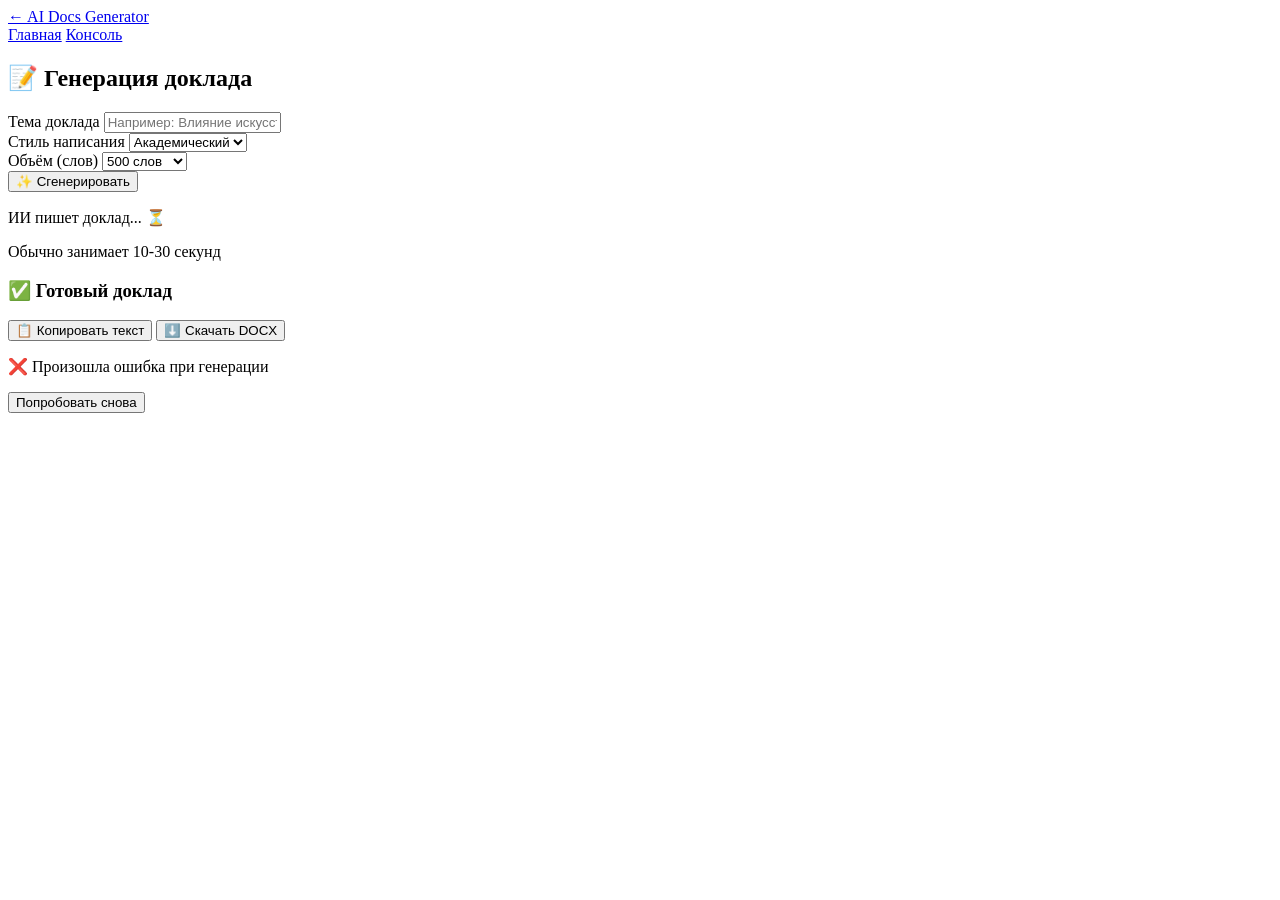
==== console/index.html @ d2e9b228 "Rename console.html to console/index.html" ====
<!-- console.html -->
<!DOCTYPE html>
<html lang="ru">
<head>
    <meta charset="UTF-8">
    <meta name="viewport" content="width=device-width, initial-scale=1.0">
    <title>Консоль — AI Docs Generator</title>
    <link rel="stylesheet" href="css/style.css">
</head>
<body>
    <div class="console-page">
        <header class="console-header">
            <a href="index.html" class="logo">← AI Docs Generator</a>
            <nav>
                <a href="index.html">Главная</a>
                <a href="console.html" class="active">Консоль</a>
            </nav>
        </header>
        
        <main class="console-main">
            <div class="form-container">
                <h2>📝 Генерация доклада</h2>
                
                <form id="reportForm">
                    <div class="form-group">
                        <label for="topic">Тема доклада</label>
                        <input 
                            type="text" 
                            id="topic" 
                            placeholder="Например: Влияние искусственного интеллекта на образование" 
                            required
                        >
                    </div>
                    
                    <div class="form-row">
                        <div class="form-group">
                            <label for="style">Стиль написания</label>
                            <select id="style">
                                <option value="academic">Академический</option>
                                <option value="business">Деловой</option>
                                <option value="creative">Творческий</option>
                                <option value="casual">Разговорный</option>
                            </select>
                        </div>
                        
                        <div class="form-group">
                            <label for="wordCount">Объём (слов)</label>
                            <select id="wordCount">
                                <option value="300">300 слов</option>
                                <option value="500" selected>500 слов</option>
                                <option value="800">800 слов</option>
                                <option value="1000">1000 слов</option>
                            </select>
                        </div>
                    </div>
                    
                    <div class="actions">
                        <button type="submit" class="btn-primary" id="generateBtn">
                            ✨ Сгенерировать
                        </button>
                    </div>
                </form>
                
                <div class="loading" id="loading">
                    <div class="spinner"></div>
                    <p>ИИ пишет доклад... ⏳</p>
                    <span class="subtext">Обычно занимает 10-30 секунд</span>
                </div>
                
                <div class="result" id="result">
                    <div class="result-header">
                        <h3>✅ Готовый доклад</h3>
                        <span class="word-count" id="wordCountDisplay"></span>
                    </div>
                    
                    <div class="result-content" id="resultContent"></div>
                    
                    <div class="result-actions">
                        <button class="btn-secondary" onclick="copyText()">📋 Копировать текст</button>
                        <button class="btn-success" onclick="downloadDocx()">⬇️ Скачать DOCX</button>
                    </div>
                </div>
                
                <div class="error" id="error">
                    <p>❌ Произошла ошибка при генерации</p>
                    <span id="errorText"></span>
                    <button onclick="resetForm()" class="btn-secondary">Попробовать снова</button>
                </div>
            </div>
        </main>
    </div>
    
    <div class="toast" id="toast"></div>
    
    <script src="js/app.js"></script>
</body>
</html>
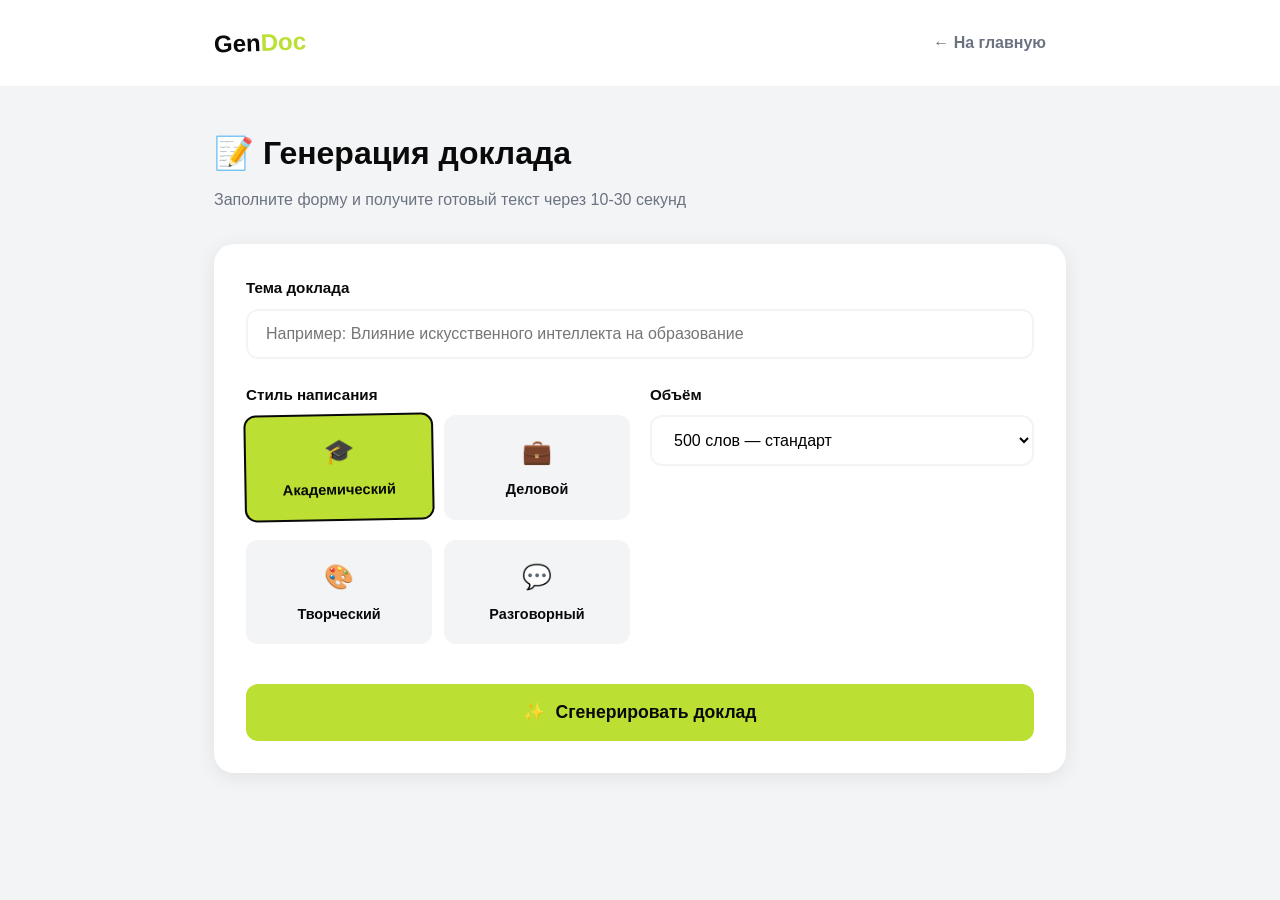
==== commit ae61e2d6: "Update index.html" ====
--- a/console/index.html
+++ b/console/index.html
@@ -1,97 +1,702 @@
-<!-- console.html -->
 <!DOCTYPE html>
 <html lang="ru">
 <head>
-    <meta charset="UTF-8">
-    <meta name="viewport" content="width=device-width, initial-scale=1.0">
-    <title>Консоль — AI Docs Generator</title>
-    <link rel="stylesheet" href="css/style.css">
+  <meta charset="UTF-8">
+  <meta name="viewport" content="width=device-width, initial-scale=1.0">
+  <title>Консоль — GenDoc</title>
+  <style>
+    :root {
+      --primary: #bbdf32;
+      --primary-dark: #a5c42a;
+      --black: #0a0a0a;
+      --dark: #1a1a1a;
+      --gray: #6b7280;
+      --light-gray: #f3f4f6;
+      --white: #ffffff;
+      --error: #ef4444;
+      --success: #22c55e;
+    }
+    
+    * { margin: 0; padding: 0; box-sizing: border-box; }
+    
+    body {
+      font-family: -apple-system, BlinkMacSystemFont, 'Segoe UI', Roboto, 'Helvetica Neue', Arial, sans-serif;
+      background: var(--light-gray);
+      color: var(--black);
+      line-height: 1.6;
+      min-height: 100vh;
+    }
+    
+    /* Animations */
+    @keyframes fadeInUp {
+      from { opacity: 0; transform: translateY(20px); }
+      to { opacity: 1; transform: translateY(0); }
+    }
+    
+    @keyframes slideIn {
+      from { opacity: 0; transform: translateX(-20px); }
+      to { opacity: 1; transform: translateX(0); }
+    }
+    
+    @keyframes pulse {
+      0%, 100% { transform: scale(1); }
+      50% { transform: scale(1.05); }
+    }
+    
+    @keyframes spin {
+      to { transform: rotate(360deg); }
+    }
+    
+    @keyframes float {
+      0%, 100% { transform: translateY(0); }
+      50% { transform: translateY(-5px); }
+    }
+    
+    /* Header */
+    .console-header {
+      background: var(--white);
+      padding: 20px 0;
+      border-bottom: 2px solid var(--light-gray);
+      position: sticky;
+      top: 0;
+      z-index: 100;
+    }
+    
+    .header-content {
+      max-width: 900px;
+      margin: 0 auto;
+      padding: 0 24px;
+      display: flex;
+      justify-content: space-between;
+      align-items: center;
+    }
+    
+    .logo {
+      font-size: 1.5rem;
+      font-weight: 800;
+      color: var(--black);
+      text-decoration: none;
+      transform: rotate(-2deg);
+      display: inline-block;
+      transition: transform 0.3s ease;
+    }
+    
+    .logo:hover {
+      transform: rotate(0deg) scale(1.05);
+    }
+    
+    .logo span {
+      color: var(--primary);
+      animation: float 3s ease-in-out infinite;
+      display: inline-block;
+    }
+    
+    .back-link {
+      color: var(--gray);
+      text-decoration: none;
+      font-weight: 600;
+      padding: 10px 20px;
+      border-radius: 8px;
+      transition: all 0.3s ease;
+      display: flex;
+      align-items: center;
+      gap: 8px;
+    }
+    
+    .back-link:hover {
+      color: var(--black);
+      background: var(--light-gray);
+      transform: translateX(-5px);
+    }
+    
+    /* Main */
+    .console-main {
+      max-width: 900px;
+      margin: 0 auto;
+      padding: 40px 24px;
+    }
+    
+    .page-title {
+      font-size: 2rem;
+      font-weight: 800;
+      margin-bottom: 8px;
+      animation: fadeInUp 0.5s ease-out;
+    }
+    
+    .page-subtitle {
+      color: var(--gray);
+      margin-bottom: 32px;
+      animation: fadeInUp 0.5s ease-out 0.1s both;
+    }
+    
+    /* Form Card */
+    .form-card {
+      background: var(--white);
+      border-radius: 20px;
+      padding: 32px;
+      box-shadow: 0 4px 20px rgba(0,0,0,0.08);
+      animation: fadeInUp 0.5s ease-out 0.2s both;
+      transform: rotate(-0.5deg);
+      transition: transform 0.3s ease;
+    }
+    
+    .form-card:hover {
+      transform: rotate(0deg);
+    }
+    
+    .form-group {
+      margin-bottom: 24px;
+    }
+    
+    .form-group label {
+      display: block;
+      font-weight: 700;
+      margin-bottom: 8px;
+      color: var(--black);
+      font-size: 0.95rem;
+    }
+    
+    .form-group input,
+    .form-group select {
+      width: 100%;
+      padding: 14px 18px;
+      border: 2px solid var(--light-gray);
+      border-radius: 12px;
+      font-size: 1rem;
+      transition: all 0.3s ease;
+      background: var(--white);
+    }
+    
+    .form-group input:focus,
+    .form-group select:focus {
+      outline: none;
+      border-color: var(--primary);
+      box-shadow: 0 0 0 4px rgba(187, 223, 50, 0.2);
+    }
+    
+    .form-row {
+      display: grid;
+      grid-template-columns: 1fr 1fr;
+      gap: 20px;
+    }
+    
+    @media (max-width: 600px) {
+      .form-row {
+        grid-template-columns: 1fr;
+      }
+    }
+    
+    /* Style Selector */
+    .style-options {
+      display: grid;
+      grid-template-columns: repeat(2, 1fr);
+      gap: 12px;
+      margin-top: 8px;
+    }
+    
+    @media (max-width: 500px) {
+      .style-options {
+        grid-template-columns: 1fr;
+      }
+    }
+    
+    .style-option {
+      position: relative;
+    }
+    
+    .style-option input {
+      position: absolute;
+      opacity: 0;
+    }
+    
+    .style-label {
+      display: block;
+      padding: 16px;
+      background: var(--light-gray);
+      border-radius: 12px;
+      cursor: pointer;
+      transition: all 0.3s ease;
+      border: 2px solid transparent;
+      text-align: center;
+    }
+    
+    .style-label:hover {
+      transform: translateY(-2px);
+      box-shadow: 0 4px 12px rgba(0,0,0,0.1);
+    }
+    
+    .style-option input:checked + .style-label {
+      background: var(--primary);
+      border-color: var(--black);
+      transform: rotate(-1deg) scale(1.02);
+    }
+    
+    .style-icon {
+      font-size: 1.5rem;
+      display: block;
+      margin-bottom: 6px;
+    }
+    
+    .style-name {
+      font-weight: 700;
+      font-size: 0.9rem;
+    }
+    
+    /* Generate Button */
+    .generate-btn {
+      width: 100%;
+      background: var(--primary);
+      color: var(--black);
+      border: none;
+      padding: 18px;
+      border-radius: 12px;
+      font-size: 1.1rem;
+      font-weight: 700;
+      cursor: pointer;
+      transition: all 0.3s ease;
+      display: flex;
+      align-items: center;
+      justify-content: center;
+      gap: 10px;
+      margin-top: 8px;
+    }
+    
+    .generate-btn:hover:not(:disabled) {
+      background: var(--primary-dark);
+      transform: translateY(-3px) rotate(-1deg);
+      box-shadow: 0 8px 25px rgba(187, 223, 50, 0.4);
+    }
+    
+    .generate-btn:disabled {
+      opacity: 0.6;
+      cursor: not-allowed;
+    }
+    
+    /* Loading */
+    .loading {
+      display: none;
+      text-align: center;
+      padding: 60px 20px;
+      animation: fadeInUp 0.3s ease;
+    }
+    
+    .spinner {
+      width: 60px;
+      height: 60px;
+      border: 4px solid var(--light-gray);
+      border-top-color: var(--primary);
+      border-radius: 50%;
+      animation: spin 1s linear infinite;
+      margin: 0 auto 20px;
+    }
+    
+    .loading p {
+      font-size: 1.2rem;
+      color: var(--black);
+      font-weight: 600;
+    }
+    
+    .loading-sub {
+      color: var(--gray);
+      font-size: 0.9rem;
+      margin-top: 8px;
+    }
+    
+    /* Result */
+    .result {
+      display: none;
+      animation: fadeInUp 0.5s ease;
+    }
+    
+    .result-header {
+      display: flex;
+      justify-content: space-between;
+      align-items: center;
+      margin-bottom: 20px;
+      flex-wrap: wrap;
+      gap: 12px;
+    }
+    
+    .result-title {
+      font-size: 1.3rem;
+      font-weight: 700;
+    }
+    
+    .word-count {
+      background: var(--primary);
+      color: var(--black);
+      padding: 6px 16px;
+      border-radius: 20px;
+      font-size: 0.85rem;
+      font-weight: 600;
+    }
+    
+    .result-box {
+      background: var(--white);
+      border-radius: 16px;
+      padding: 28px;
+      box-shadow: 0 4px 20px rgba(0,0,0,0.08);
+      max-height: 500px;
+      overflow-y: auto;
+      line-height: 1.8;
+      font-size: 1rem;
+      white-space: pre-wrap;
+      border-left: 4px solid var(--primary);
+    }
+    
+    .result-actions {
+      display: flex;
+      gap: 12px;
+      margin-top: 24px;
+      flex-wrap: wrap;
+    }
+    
+    .btn-secondary {
+      flex: 1;
+      min-width: 140px;
+      background: var(--light-gray);
+      color: var(--black);
+      border: none;
+      padding: 14px 24px;
+      border-radius: 10px;
+      font-size: 1rem;
+      font-weight: 600;
+      cursor: pointer;
+      transition: all 0.3s ease;
+      display: flex;
+      align-items: center;
+      justify-content: center;
+      gap: 8px;
+    }
+    
+    .btn-secondary:hover {
+      background: #e5e7eb;
+      transform: translateY(-2px);
+    }
+    
+    .btn-success {
+      flex: 1;
+      min-width: 140px;
+      background: var(--black);
+      color: var(--white);
+      border: none;
+      padding: 14px 24px;
+      border-radius: 10px;
+      font-size: 1rem;
+      font-weight: 600;
+      cursor: pointer;
+      transition: all 0.3s ease;
+      display: flex;
+      align-items: center;
+      justify-content: center;
+      gap: 8px;
+    }
+    
+    .btn-success:hover {
+      transform: translateY(-2px) scale(1.02);
+      box-shadow: 0 8px 20px rgba(0,0,0,0.2);
+    }
+    
+    /* Error */
+    .error {
+      display: none;
+      background: #fef2f2;
+      border: 2px solid #fecaca;
+      border-radius: 16px;
+      padding: 24px;
+      text-align: center;
+      animation: fadeInUp 0.3s ease;
+    }
+    
+    .error-icon {
+      font-size: 3rem;
+      margin-bottom: 12px;
+    }
+    
+    .error p {
+      color: var(--error);
+      font-weight: 600;
+      margin-bottom: 8px;
+    }
+    
+    .error-text {
+      color: var(--gray);
+      font-size: 0.9rem;
+      margin-bottom: 20px;
+    }
+    
+    .btn-retry {
+      background: var(--white);
+      color: var(--error);
+      border: 2px solid var(--error);
+      padding: 12px 24px;
+      border-radius: 8px;
+      font-weight: 600;
+      cursor: pointer;
+      transition: all 0.3s ease;
+    }
+    
+    .btn-retry:hover {
+      background: var(--error);
+      color: var(--white);
+    }
+    
+    /* Toast */
+    .toast {
+      position: fixed;
+      bottom: 30px;
+      right: 30px;
+      background: var(--black);
+      color: var(--white);
+      padding: 16px 24px;
+      border-radius: 12px;
+      box-shadow: 0 10px 30px rgba(0,0,0,0.3);
+      display: none;
+      animation: slideIn 0.3s ease;
+      z-index: 1000;
+      font-weight: 600;
+    }
+    
+    @keyframes slideIn {
+      from { transform: translateX(400px); opacity: 0; }
+      to { transform: translateX(0); opacity: 1; }
+    }
+    
+    /* Hidden */
+    .hidden {
+      display: none !important;
+    }
+  </style>
 </head>
 <body>
-    <div class="console-page">
-        <header class="console-header">
-            <a href="index.html" class="logo">← AI Docs Generator</a>
-            <nav>
-                <a href="index.html">Главная</a>
-                <a href="console.html" class="active">Консоль</a>
-            </nav>
-        </header>
-        
-        <main class="console-main">
-            <div class="form-container">
-                <h2>📝 Генерация доклада</h2>
-                
-                <form id="reportForm">
-                    <div class="form-group">
-                        <label for="topic">Тема доклада</label>
-                        <input 
-                            type="text" 
-                            id="topic" 
-                            placeholder="Например: Влияние искусственного интеллекта на образование" 
-                            required
-                        >
-                    </div>
-                    
-                    <div class="form-row">
-                        <div class="form-group">
-                            <label for="style">Стиль написания</label>
-                            <select id="style">
-                                <option value="academic">Академический</option>
-                                <option value="business">Деловой</option>
-                                <option value="creative">Творческий</option>
-                                <option value="casual">Разговорный</option>
-                            </select>
-                        </div>
-                        
-                        <div class="form-group">
-                            <label for="wordCount">Объём (слов)</label>
-                            <select id="wordCount">
-                                <option value="300">300 слов</option>
-                                <option value="500" selected>500 слов</option>
-                                <option value="800">800 слов</option>
-                                <option value="1000">1000 слов</option>
-                            </select>
-                        </div>
-                    </div>
-                    
-                    <div class="actions">
-                        <button type="submit" class="btn-primary" id="generateBtn">
-                            ✨ Сгенерировать
-                        </button>
-                    </div>
-                </form>
-                
-                <div class="loading" id="loading">
-                    <div class="spinner"></div>
-                    <p>ИИ пишет доклад... ⏳</p>
-                    <span class="subtext">Обычно занимает 10-30 секунд</span>
-                </div>
-                
-                <div class="result" id="result">
-                    <div class="result-header">
-                        <h3>✅ Готовый доклад</h3>
-                        <span class="word-count" id="wordCountDisplay"></span>
-                    </div>
-                    
-                    <div class="result-content" id="resultContent"></div>
-                    
-                    <div class="result-actions">
-                        <button class="btn-secondary" onclick="copyText()">📋 Копировать текст</button>
-                        <button class="btn-success" onclick="downloadDocx()">⬇️ Скачать DOCX</button>
-                    </div>
-                </div>
-                
-                <div class="error" id="error">
-                    <p>❌ Произошла ошибка при генерации</p>
-                    <span id="errorText"></span>
-                    <button onclick="resetForm()" class="btn-secondary">Попробовать снова</button>
-                </div>
+  <header class="console-header">
+    <div class="header-content">
+      <a href="../index.html" class="logo">Gen<span>Doc</span></a>
+      <a href="../index.html" class="back-link">← На главную</a>
+    </div>
+  </header>
+
+  <main class="console-main">
+    <h1 class="page-title">📝 Генерация доклада</h1>
+    <p class="page-subtitle">Заполните форму и получите готовый текст через 10-30 секунд</p>
+    
+    <div class="form-card" id="formCard">
+      <form id="reportForm">
+        <div class="form-group">
+          <label for="topic">Тема доклада</label>
+          <input 
+            type="text" 
+            id="topic" 
+            placeholder="Например: Влияние искусственного интеллекта на образование" 
+            required
+          >
+        </div>
+        
+        <div class="form-row">
+          <div class="form-group">
+            <label>Стиль написания</label>
+            <div class="style-options">
+              <div class="style-option">
+                <input type="radio" name="style" id="academic" value="academic" checked>
+                <label for="academic" class="style-label">
+                  <span class="style-icon">🎓</span>
+                  <span class="style-name">Академический</span>
+                </label>
+              </div>
+              <div class="style-option">
+                <input type="radio" name="style" id="business" value="business">
+                <label for="business" class="style-label">
+                  <span class="style-icon">💼</span>
+                  <span class="style-name">Деловой</span>
+                </label>
+              </div>
+              <div class="style-option">
+                <input type="radio" name="style" id="creative" value="creative">
+                <label for="creative" class="style-label">
+                  <span class="style-icon">🎨</span>
+                  <span class="style-name">Творческий</span>
+                </label>
+              </div>
+              <div class="style-option">
+                <input type="radio" name="style" id="casual" value="casual">
+                <label for="casual" class="style-label">
+                  <span class="style-icon">💬</span>
+                  <span class="style-name">Разговорный</span>
+                </label>
+              </div>
             </div>
-        </main>
+          </div>
+          
+          <div class="form-group">
+            <label for="wordCount">Объём</label>
+            <select id="wordCount">
+              <option value="300">300 слов — короткий</option>
+              <option value="500" selected>500 слов — стандарт</option>
+              <option value="800">800 слов — подробный</option>
+              <option value="1000">1000 слов — развёрнутый</option>
+            </select>
+          </div>
+        </div>
+        
+        <button type="submit" class="generate-btn" id="generateBtn">
+          <span>✨</span>
+          <span>Сгенерировать доклад</span>
+        </button>
+      </form>
     </div>
     
-    <div class="toast" id="toast"></div>
-    
-    <script src="js/app.js"></script>
+    <div class="loading" id="loading">
+      <div class="spinner"></div>
+      <p>ИИ пишет доклад...</p>
+      <p class="loading-sub">Обычно занимает 10-30 секунд</p>
+    </div>
+    
+    <div class="error" id="error">
+      <div class="error-icon">😕</div>
+      <p>Не удалось сгенерировать</p>
+      <p class="error-text" id="errorText">Попробуйте позже</p>
+      <button class="btn-retry" onclick="resetForm()">Попробовать снова</button>
+    </div>
+    
+    <div class="result" id="result">
+      <div class="result-header">
+        <h3 class="result-title">✅ Готовый доклад</h3>
+        <span class="word-count" id="wordCountDisplay">0 слов</span>
+      </div>
+      <div class="result-box" id="resultContent"></div>
+      <div class="result-actions">
+        <button class="btn-secondary" onclick="copyText()">
+          <span>📋</span>
+          <span>Копировать</span>
+        </button>
+        <button class="btn-success" onclick="downloadDocx()">
+          <span>⬇️</span>
+          <span>Скачать DOCX</span>
+        </button>
+      </div>
+    </div>
+  </main>
+  
+  <div class="toast" id="toast"></div>
+
+  <script>
+    const API_URL = 'https://gendoc-api.onrender.com/api';
+    
+    const form = document.getElementById('reportForm');
+    const formCard = document.getElementById('formCard');
+    const loading = document.getElementById('loading');
+    const result = document.getElementById('result');
+    const error = document.getElementById('error');
+    const generateBtn = document.getElementById('generateBtn');
+    
+    let currentText = '';
+    let currentRequest = null;
+    
+    function showToast(message) {
+      const toast = document.getElementById('toast');
+      toast.textContent = message;
+      toast.style.display = 'block';
+      setTimeout(() => toast.style.display = 'none', 3000);
+    }
+    
+    function showState(state) {
+      formCard.style.display = state === 'form' ? 'block' : 'none';
+      loading.style.display = state === 'loading' ? 'block' : 'none';
+      result.style.display = state === 'result' ? 'block' : 'none';
+      error.style.display = state === 'error' ? 'block' : 'none';
+    }
+    
+    form.addEventListener('submit', async (e) => {
+      e.preventDefault();
+      
+      const topic = document.getElementById('topic').value;
+      const style = document.querySelector('input[name="style"]:checked').value;
+      const wordCount = parseInt(document.getElementById('wordCount').value);
+      
+      currentRequest = { topic, style, word_count: wordCount };
+      
+      generateBtn.disabled = true;
+      showState('loading');
+      
+      try {
+        const response = await fetch(`${API_URL}/generate/text`, {
+          method: 'POST',
+          headers: { 'Content-Type': 'application/json' },
+          body: JSON.stringify(currentRequest)
+        });
+        
+        if (!response.ok) {
+          const err = await response.json();
+          throw new Error(err.detail || 'Ошибка сервера');
+        }
+        
+        const data = await response.json();
+        currentText = data.content;
+        
+        document.getElementById('resultContent').textContent = data.content;
+        document.getElementById('wordCountDisplay').textContent = `${data.word_count} слов`;
+        
+        showState('result');
+        
+      } catch (err) {
+        document.getElementById('errorText').textContent = err.message;
+        showState('error');
+        console.error('Error:', err);
+      } finally {
+        generateBtn.disabled = false;
+      }
+    });
+    
+    function resetForm() {
+      document.getElementById('topic').value = '';
+      showState('form');
+    }
+    
+    function copyText() {
+      navigator.clipboard.writeText(currentText).then(() => {
+        showToast('📋 Текст скопирован!');
+      });
+    }
+    
+    async function downloadDocx() {
+      if (!currentRequest) return;
+      
+      const btn = document.querySelector('.btn-success');
+      const originalText = btn.innerHTML;
+      btn.innerHTML = '<span>⏳</span><span>Генерация...</span>';
+      btn.disabled = true;
+      
+      try {
+        const response = await fetch(`${API_URL}/generate/docx`, {
+          method: 'POST',
+          headers: { 'Content-Type': 'application/json' },
+          body: JSON.stringify(currentRequest)
+        });
+        
+        if (!response.ok) throw new Error('Ошибка генерации файла');
+        
+        const blob = await response.blob();
+        const url = window.URL.createObjectURL(blob);
+        const a = document.createElement('a');
+        a.href = url;
+        
+        const safeTopic = currentRequest.topic.slice(0, 30).replace(/\s+/g, '_');
+        a.download = `doclad_${safeTopic}.docx`;
+        
+        document.body.appendChild(a);
+        a.click();
+        window.URL.revokeObjectURL(url);
+        a.remove();
+        
+        showToast('✅ Файл скачан!');
+        
+      } catch (err) {
+        showToast('❌ Ошибка: ' + err.message);
+      } finally {
+        btn.innerHTML = originalText;
+        btn.disabled = false;
+      }
+    }
+  </script>
 </body>
 </html>
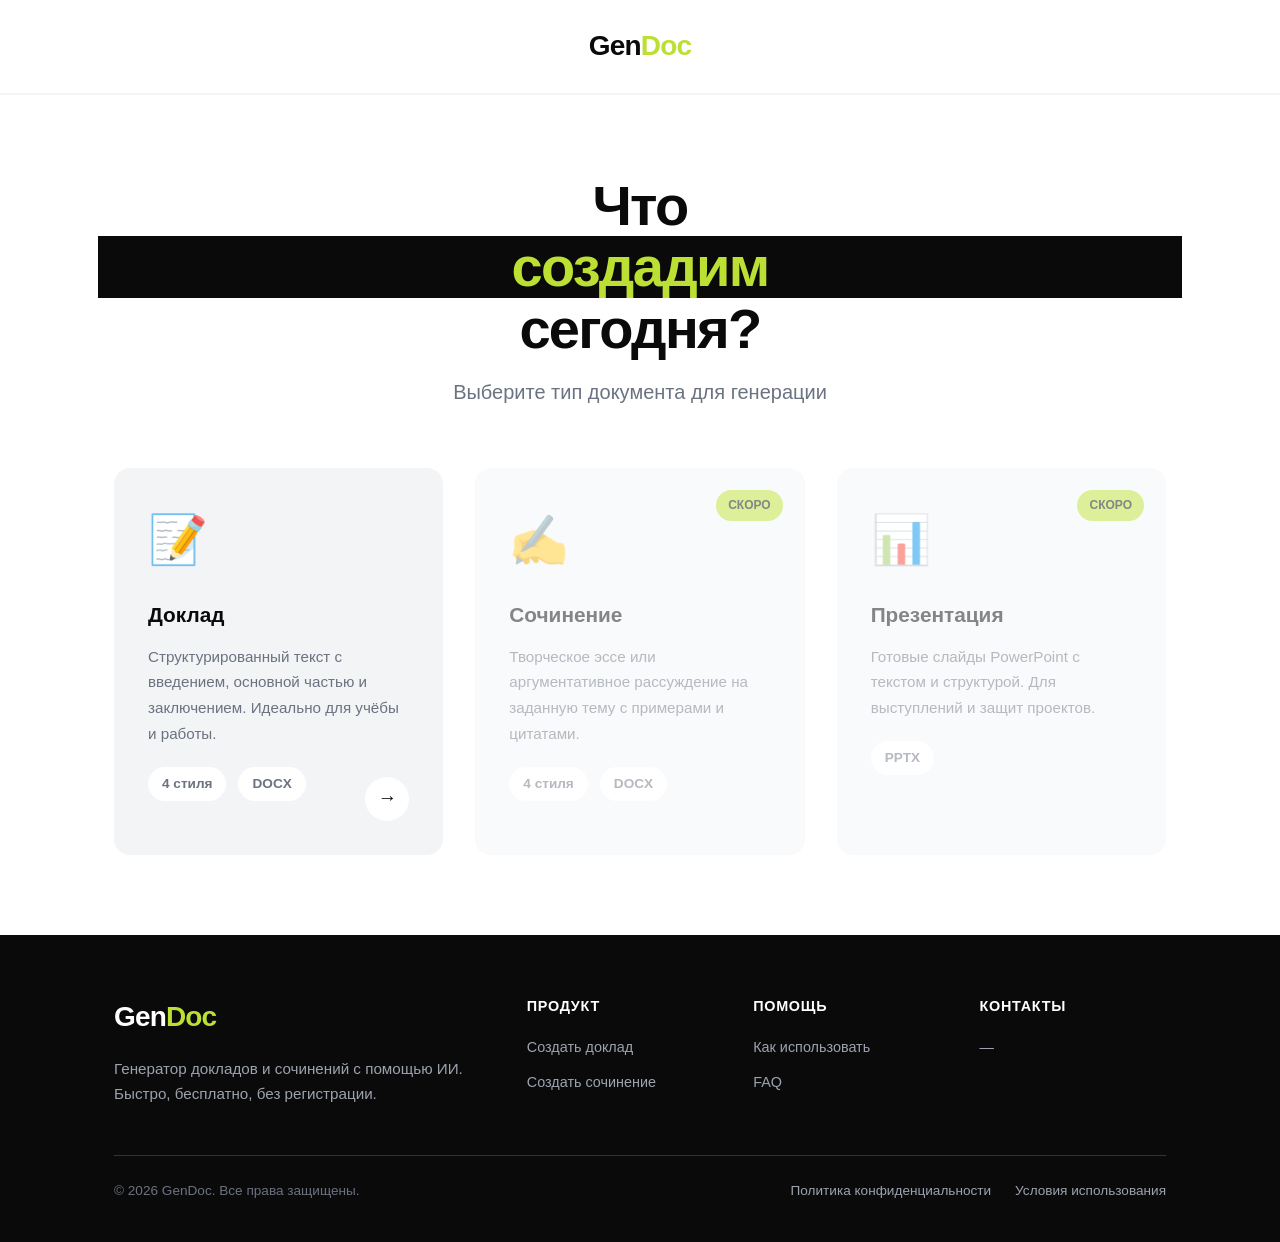
==== commit 53f76cb9: "Update index.html" ====
--- a/console/index.html
+++ b/console/index.html
@@ -11,692 +11,396 @@
       --black: #0a0a0a;
       --dark: #1a1a1a;
       --gray: #6b7280;
+      --gray-light: #9ca3af;
       --light-gray: #f3f4f6;
       --white: #ffffff;
-      --error: #ef4444;
-      --success: #22c55e;
     }
     
     * { margin: 0; padding: 0; box-sizing: border-box; }
     
     body {
       font-family: -apple-system, BlinkMacSystemFont, 'Segoe UI', Roboto, 'Helvetica Neue', Arial, sans-serif;
-      background: var(--light-gray);
+      background: var(--white);
       color: var(--black);
       line-height: 1.6;
       min-height: 100vh;
-    }
-    
-    /* Animations */
+      display: flex;
+      flex-direction: column;
+    }
+    
     @keyframes fadeInUp {
       from { opacity: 0; transform: translateY(20px); }
       to { opacity: 1; transform: translateY(0); }
     }
     
-    @keyframes slideIn {
-      from { opacity: 0; transform: translateX(-20px); }
-      to { opacity: 1; transform: translateX(0); }
-    }
-    
-    @keyframes pulse {
-      0%, 100% { transform: scale(1); }
-      50% { transform: scale(1.05); }
-    }
-    
-    @keyframes spin {
-      to { transform: rotate(360deg); }
-    }
-    
-    @keyframes float {
-      0%, 100% { transform: translateY(0); }
-      50% { transform: translateY(-5px); }
-    }
-    
-    /* Header */
-    .console-header {
+    /* Header — как на лендинге */
+    .header {
       background: var(--white);
-      padding: 20px 0;
+      padding: 24px 0;
       border-bottom: 2px solid var(--light-gray);
-      position: sticky;
-      top: 0;
-      z-index: 100;
     }
     
     .header-content {
-      max-width: 900px;
+      max-width: 1100px;
       margin: 0 auto;
       padding: 0 24px;
       display: flex;
-      justify-content: space-between;
+      justify-content: center;
       align-items: center;
     }
     
     .logo {
-      font-size: 1.5rem;
+      font-size: 1.75rem;
       font-weight: 800;
       color: var(--black);
       text-decoration: none;
-      transform: rotate(-2deg);
-      display: inline-block;
-      transition: transform 0.3s ease;
-    }
-    
-    .logo:hover {
-      transform: rotate(0deg) scale(1.05);
+      letter-spacing: -0.03em;
     }
     
     .logo span {
       color: var(--primary);
-      animation: float 3s ease-in-out infinite;
-      display: inline-block;
-    }
-    
-    .back-link {
-      color: var(--gray);
-      text-decoration: none;
-      font-weight: 600;
-      padding: 10px 20px;
-      border-radius: 8px;
-      transition: all 0.3s ease;
-      display: flex;
-      align-items: center;
-      gap: 8px;
-    }
-    
-    .back-link:hover {
-      color: var(--black);
-      background: var(--light-gray);
-      transform: translateX(-5px);
     }
     
     /* Main */
-    .console-main {
-      max-width: 900px;
+    .main {
+      flex: 1;
+      max-width: 1100px;
       margin: 0 auto;
-      padding: 40px 24px;
+      padding: 80px 24px;
+      width: 100%;
+    }
+    
+    .page-header {
+      text-align: center;
+      margin-bottom: 60px;
+      animation: fadeInUp 0.5s ease;
     }
     
     .page-title {
-      font-size: 2rem;
+      font-size: clamp(2.2rem, 6vw, 3.5rem);
       font-weight: 800;
-      margin-bottom: 8px;
-      animation: fadeInUp 0.5s ease-out;
+      margin-bottom: 16px;
+      letter-spacing: -0.03em;
+      line-height: 1.1;
+    }
+    
+    .page-title span {
+      display: block;
+      color: var(--primary);
+      background: var(--black);
+      padding: 0 16px;
+      margin: 0 -16px;
     }
     
     .page-subtitle {
       color: var(--gray);
-      margin-bottom: 32px;
-      animation: fadeInUp 0.5s ease-out 0.1s both;
-    }
-    
-    /* Form Card */
-    .form-card {
-      background: var(--white);
-      border-radius: 20px;
+      font-size: 1.25rem;
+    }
+    
+    /* Services Grid — стиль лендинга */
+    .services {
+      display: grid;
+      grid-template-columns: repeat(auto-fit, minmax(300px, 1fr));
+      gap: 32px;
+      animation: fadeInUp 0.5s ease 0.1s both;
+    }
+    
+    .service-card {
+      background: var(--light-gray);
+      border-radius: 16px;
       padding: 32px;
-      box-shadow: 0 4px 20px rgba(0,0,0,0.08);
-      animation: fadeInUp 0.5s ease-out 0.2s both;
-      transform: rotate(-0.5deg);
-      transition: transform 0.3s ease;
-    }
-    
-    .form-card:hover {
-      transform: rotate(0deg);
-    }
-    
-    .form-group {
-      margin-bottom: 24px;
-    }
-    
-    .form-group label {
+      text-decoration: none;
+      color: inherit;
       display: block;
-      font-weight: 700;
-      margin-bottom: 8px;
-      color: var(--black);
-      font-size: 0.95rem;
-    }
-    
-    .form-group input,
-    .form-group select {
-      width: 100%;
-      padding: 14px 18px;
-      border: 2px solid var(--light-gray);
-      border-radius: 12px;
-      font-size: 1rem;
-      transition: all 0.3s ease;
-      background: var(--white);
-    }
-    
-    .form-group input:focus,
-    .form-group select:focus {
-      outline: none;
-      border-color: var(--primary);
-      box-shadow: 0 0 0 4px rgba(187, 223, 50, 0.2);
-    }
-    
-    .form-row {
-      display: grid;
-      grid-template-columns: 1fr 1fr;
-      gap: 20px;
-    }
-    
-    @media (max-width: 600px) {
-      .form-row {
-        grid-template-columns: 1fr;
-      }
-    }
-    
-    /* Style Selector */
-    .style-options {
-      display: grid;
-      grid-template-columns: repeat(2, 1fr);
-      gap: 12px;
-      margin-top: 8px;
-    }
-    
-    @media (max-width: 500px) {
-      .style-options {
-        grid-template-columns: 1fr;
-      }
-    }
-    
-    .style-option {
-      position: relative;
-    }
-    
-    .style-option input {
-      position: absolute;
-      opacity: 0;
-    }
-    
-    .style-label {
-      display: block;
-      padding: 16px;
-      background: var(--light-gray);
-      border-radius: 12px;
-      cursor: pointer;
       transition: all 0.3s ease;
       border: 2px solid transparent;
-      text-align: center;
-    }
-    
-    .style-label:hover {
-      transform: translateY(-2px);
-      box-shadow: 0 4px 12px rgba(0,0,0,0.1);
-    }
-    
-    .style-option input:checked + .style-label {
-      background: var(--primary);
-      border-color: var(--black);
-      transform: rotate(-1deg) scale(1.02);
-    }
-    
-    .style-icon {
-      font-size: 1.5rem;
+      position: relative;
+    }
+    
+    .service-card:hover {
+      transform: translateY(-5px);
+      box-shadow: 0 10px 30px rgba(0,0,0,0.1);
+      border-color: var(--primary);
+    }
+    
+    .service-card.disabled {
+      opacity: 0.5;
+      cursor: not-allowed;
+      pointer-events: none;
+    }
+    
+    .service-card.disabled:hover {
+      transform: none;
+      border-color: transparent;
+      box-shadow: none;
+    }
+    
+    .service-icon {
+      font-size: 3rem;
+      margin-bottom: 20px;
       display: block;
-      margin-bottom: 6px;
-    }
-    
-    .style-name {
-      font-weight: 700;
-      font-size: 0.9rem;
-    }
-    
-    /* Generate Button */
-    .generate-btn {
-      width: 100%;
-      background: var(--primary);
-      color: var(--black);
-      border: none;
-      padding: 18px;
-      border-radius: 12px;
-      font-size: 1.1rem;
-      font-weight: 700;
-      cursor: pointer;
-      transition: all 0.3s ease;
-      display: flex;
-      align-items: center;
-      justify-content: center;
-      gap: 10px;
-      margin-top: 8px;
-    }
-    
-    .generate-btn:hover:not(:disabled) {
-      background: var(--primary-dark);
-      transform: translateY(-3px) rotate(-1deg);
-      box-shadow: 0 8px 25px rgba(187, 223, 50, 0.4);
-    }
-    
-    .generate-btn:disabled {
-      opacity: 0.6;
-      cursor: not-allowed;
-    }
-    
-    /* Loading */
-    .loading {
-      display: none;
-      text-align: center;
-      padding: 60px 20px;
-      animation: fadeInUp 0.3s ease;
-    }
-    
-    .spinner {
-      width: 60px;
-      height: 60px;
-      border: 4px solid var(--light-gray);
-      border-top-color: var(--primary);
-      border-radius: 50%;
-      animation: spin 1s linear infinite;
-      margin: 0 auto 20px;
-    }
-    
-    .loading p {
-      font-size: 1.2rem;
-      color: var(--black);
-      font-weight: 600;
-    }
-    
-    .loading-sub {
-      color: var(--gray);
-      font-size: 0.9rem;
-      margin-top: 8px;
-    }
-    
-    /* Result */
-    .result {
-      display: none;
-      animation: fadeInUp 0.5s ease;
-    }
-    
-    .result-header {
-      display: flex;
-      justify-content: space-between;
-      align-items: center;
-      margin-bottom: 20px;
-      flex-wrap: wrap;
-      gap: 12px;
-    }
-    
-    .result-title {
+    }
+    
+    .service-name {
       font-size: 1.3rem;
       font-weight: 700;
-    }
-    
-    .word-count {
-      background: var(--primary);
-      color: var(--black);
-      padding: 6px 16px;
+      margin-bottom: 12px;
+    }
+    
+    .service-desc {
+      color: var(--gray);
+      line-height: 1.7;
+      margin-bottom: 20px;
+      font-size: 0.95rem;
+    }
+    
+    .service-meta {
+      display: flex;
+      gap: 12px;
+      flex-wrap: wrap;
+      margin-bottom: 20px;
+    }
+    
+    .service-tag {
+      padding: 6px 14px;
+      background: var(--white);
       border-radius: 20px;
       font-size: 0.85rem;
       font-weight: 600;
-    }
-    
-    .result-box {
+      color: var(--gray);
+    }
+    
+    .service-arrow {
+      position: absolute;
+      bottom: 32px;
+      right: 32px;
+      width: 44px;
+      height: 44px;
       background: var(--white);
-      border-radius: 16px;
-      padding: 28px;
-      box-shadow: 0 4px 20px rgba(0,0,0,0.08);
-      max-height: 500px;
-      overflow-y: auto;
-      line-height: 1.8;
-      font-size: 1rem;
-      white-space: pre-wrap;
-      border-left: 4px solid var(--primary);
-    }
-    
-    .result-actions {
-      display: flex;
-      gap: 12px;
-      margin-top: 24px;
-      flex-wrap: wrap;
-    }
-    
-    .btn-secondary {
-      flex: 1;
-      min-width: 140px;
-      background: var(--light-gray);
-      color: var(--black);
-      border: none;
-      padding: 14px 24px;
-      border-radius: 10px;
-      font-size: 1rem;
-      font-weight: 600;
-      cursor: pointer;
-      transition: all 0.3s ease;
+      border-radius: 50%;
       display: flex;
       align-items: center;
       justify-content: center;
-      gap: 8px;
-    }
-    
-    .btn-secondary:hover {
-      background: #e5e7eb;
-      transform: translateY(-2px);
-    }
-    
-    .btn-success {
-      flex: 1;
-      min-width: 140px;
+      font-size: 1.2rem;
+      transition: all 0.2s;
+    }
+    
+    .service-card:hover .service-arrow {
+      background: var(--primary);
+      transform: translateX(5px);
+    }
+    
+    .coming-soon-badge {
+      position: absolute;
+      top: 20px;
+      right: 20px;
+      background: var(--primary);
+      color: var(--black);
+      padding: 6px 12px;
+      border-radius: 20px;
+      font-size: 0.75rem;
+      font-weight: 700;
+      text-transform: uppercase;
+    }
+    
+    /* Footer — как на лендинге */
+    .footer {
       background: var(--black);
       color: var(--white);
-      border: none;
-      padding: 14px 24px;
-      border-radius: 10px;
-      font-size: 1rem;
-      font-weight: 600;
-      cursor: pointer;
-      transition: all 0.3s ease;
-      display: flex;
+      padding: 60px 0 40px;
+      margin-top: auto;
+    }
+    
+    .footer-content {
+      max-width: 1100px;
+      margin: 0 auto;
+      padding: 0 24px;
+    }
+    
+    .footer-grid {
+      display: grid;
+      grid-template-columns: 2fr 1fr 1fr 1fr;
+      gap: 40px;
+      margin-bottom: 48px;
+    }
+    
+    @media (max-width: 768px) {
+      .footer-grid {
+        grid-template-columns: 1fr 1fr;
+      }
+      .main {
+        padding: 60px 24px;
+      }
+    }
+    
+    @media (max-width: 480px) {
+      .footer-grid {
+        grid-template-columns: 1fr;
+      }
+      .services {
+        grid-template-columns: 1fr;
+      }
+    }
+    
+    .footer-brand .logo {
+      color: var(--white);
+      margin-bottom: 16px;
+      display: inline-block;
+    }
+    
+    .footer-brand p {
+      color: var(--gray-light);
+      font-size: 0.95rem;
+      line-height: 1.7;
+    }
+    
+    .footer-links h4 {
+      font-size: 0.9rem;
+      font-weight: 700;
+      margin-bottom: 16px;
+      color: var(--white);
+      text-transform: uppercase;
+      letter-spacing: 0.05em;
+    }
+    
+    .footer-links ul {
+      list-style: none;
+    }
+    
+    .footer-links li {
+      margin-bottom: 10px;
+    }
+    
+    .footer-links a {
+      color: var(--gray-light);
+      text-decoration: none;
+      font-size: 0.9rem;
+      transition: color 0.2s;
+    }
+    
+    .footer-links a:hover {
+      color: var(--primary);
+    }
+    
+    .footer-bottom {
+      border-top: 1px solid #333;
+      padding-top: 24px;
+      display: flex;
+      justify-content: space-between;
       align-items: center;
-      justify-content: center;
-      gap: 8px;
-    }
-    
-    .btn-success:hover {
-      transform: translateY(-2px) scale(1.02);
-      box-shadow: 0 8px 20px rgba(0,0,0,0.2);
-    }
-    
-    /* Error */
-    .error {
-      display: none;
-      background: #fef2f2;
-      border: 2px solid #fecaca;
-      border-radius: 16px;
-      padding: 24px;
-      text-align: center;
-      animation: fadeInUp 0.3s ease;
-    }
-    
-    .error-icon {
-      font-size: 3rem;
-      margin-bottom: 12px;
-    }
-    
-    .error p {
-      color: var(--error);
-      font-weight: 600;
-      margin-bottom: 8px;
-    }
-    
-    .error-text {
+      flex-wrap: wrap;
+      gap: 16px;
+    }
+    
+    .footer-bottom p {
       color: var(--gray);
-      font-size: 0.9rem;
-      margin-bottom: 20px;
-    }
-    
-    .btn-retry {
-      background: var(--white);
-      color: var(--error);
-      border: 2px solid var(--error);
-      padding: 12px 24px;
-      border-radius: 8px;
-      font-weight: 600;
-      cursor: pointer;
-      transition: all 0.3s ease;
-    }
-    
-    .btn-retry:hover {
-      background: var(--error);
-      color: var(--white);
-    }
-    
-    /* Toast */
-    .toast {
-      position: fixed;
-      bottom: 30px;
-      right: 30px;
-      background: var(--black);
-      color: var(--white);
-      padding: 16px 24px;
-      border-radius: 12px;
-      box-shadow: 0 10px 30px rgba(0,0,0,0.3);
-      display: none;
-      animation: slideIn 0.3s ease;
-      z-index: 1000;
-      font-weight: 600;
-    }
-    
-    @keyframes slideIn {
-      from { transform: translateX(400px); opacity: 0; }
-      to { transform: translateX(0); opacity: 1; }
-    }
-    
-    /* Hidden */
-    .hidden {
-      display: none !important;
+      font-size: 0.85rem;
+    }
+    
+    .footer-legal {
+      display: flex;
+      gap: 24px;
+    }
+    
+    .footer-legal a {
+      color: var(--gray-light);
+      text-decoration: none;
+      font-size: 0.85rem;
+    }
+    
+    .footer-legal a:hover {
+      color: var(--primary);
     }
   </style>
 </head>
 <body>
-  <header class="console-header">
+  <header class="header">
     <div class="header-content">
       <a href="../index.html" class="logo">Gen<span>Doc</span></a>
-      <a href="../index.html" class="back-link">← На главную</a>
     </div>
   </header>
 
-  <main class="console-main">
-    <h1 class="page-title">📝 Генерация доклада</h1>
-    <p class="page-subtitle">Заполните форму и получите готовый текст через 10-30 секунд</p>
-    
-    <div class="form-card" id="formCard">
-      <form id="reportForm">
-        <div class="form-group">
-          <label for="topic">Тема доклада</label>
-          <input 
-            type="text" 
-            id="topic" 
-            placeholder="Например: Влияние искусственного интеллекта на образование" 
-            required
-          >
-        </div>
-        
-        <div class="form-row">
-          <div class="form-group">
-            <label>Стиль написания</label>
-            <div class="style-options">
-              <div class="style-option">
-                <input type="radio" name="style" id="academic" value="academic" checked>
-                <label for="academic" class="style-label">
-                  <span class="style-icon">🎓</span>
-                  <span class="style-name">Академический</span>
-                </label>
-              </div>
-              <div class="style-option">
-                <input type="radio" name="style" id="business" value="business">
-                <label for="business" class="style-label">
-                  <span class="style-icon">💼</span>
-                  <span class="style-name">Деловой</span>
-                </label>
-              </div>
-              <div class="style-option">
-                <input type="radio" name="style" id="creative" value="creative">
-                <label for="creative" class="style-label">
-                  <span class="style-icon">🎨</span>
-                  <span class="style-name">Творческий</span>
-                </label>
-              </div>
-              <div class="style-option">
-                <input type="radio" name="style" id="casual" value="casual">
-                <label for="casual" class="style-label">
-                  <span class="style-icon">💬</span>
-                  <span class="style-name">Разговорный</span>
-                </label>
-              </div>
-            </div>
-          </div>
-          
-          <div class="form-group">
-            <label for="wordCount">Объём</label>
-            <select id="wordCount">
-              <option value="300">300 слов — короткий</option>
-              <option value="500" selected>500 слов — стандарт</option>
-              <option value="800">800 слов — подробный</option>
-              <option value="1000">1000 слов — развёрнутый</option>
-            </select>
-          </div>
-        </div>
-        
-        <button type="submit" class="generate-btn" id="generateBtn">
-          <span>✨</span>
-          <span>Сгенерировать доклад</span>
-        </button>
-      </form>
+  <main class="main">
+    <div class="page-header">
+      <h1 class="page-title">Что <span>создадим</span> сегодня?</h1>
+      <p class="page-subtitle">Выберите тип документа для генерации</p>
     </div>
     
-    <div class="loading" id="loading">
-      <div class="spinner"></div>
-      <p>ИИ пишет доклад...</p>
-      <p class="loading-sub">Обычно занимает 10-30 секунд</p>
-    </div>
-    
-    <div class="error" id="error">
-      <div class="error-icon">😕</div>
-      <p>Не удалось сгенерировать</p>
-      <p class="error-text" id="errorText">Попробуйте позже</p>
-      <button class="btn-retry" onclick="resetForm()">Попробовать снова</button>
-    </div>
-    
-    <div class="result" id="result">
-      <div class="result-header">
-        <h3 class="result-title">✅ Готовый доклад</h3>
-        <span class="word-count" id="wordCountDisplay">0 слов</span>
+    <div class="services">
+      <a href="report.html" class="service-card">
+        <span class="service-icon">📝</span>
+        <div class="service-name">Доклад</div>
+        <div class="service-desc">Структурированный текст с введением, основной частью и заключением. Идеально для учёбы и работы.</div>
+        <div class="service-meta">
+          <span class="service-tag">4 стиля</span>
+          <span class="service-tag">DOCX</span>
+        </div>
+        <div class="service-arrow">→</div>
+      </a>
+      
+      <div class="service-card disabled">
+        <span class="coming-soon-badge">Скоро</span>
+        <span class="service-icon">✍️</span>
+        <div class="service-name">Сочинение</div>
+        <div class="service-desc">Творческое эссе или аргументативное рассуждение на заданную тему с примерами и цитатами.</div>
+        <div class="service-meta">
+          <span class="service-tag">4 стиля</span>
+          <span class="service-tag">DOCX</span>
+        </div>
       </div>
-      <div class="result-box" id="resultContent"></div>
-      <div class="result-actions">
-        <button class="btn-secondary" onclick="copyText()">
-          <span>📋</span>
-          <span>Копировать</span>
-        </button>
-        <button class="btn-success" onclick="downloadDocx()">
-          <span>⬇️</span>
-          <span>Скачать DOCX</span>
-        </button>
+      
+      <div class="service-card disabled">
+        <span class="coming-soon-badge">Скоро</span>
+        <span class="service-icon">📊</span>
+        <div class="service-name">Презентация</div>
+        <div class="service-desc">Готовые слайды PowerPoint с текстом и структурой. Для выступлений и защит проектов.</div>
+        <div class="service-meta">
+          <span class="service-tag">PPTX</span>
+        </div>
       </div>
     </div>
   </main>
   
-  <div class="toast" id="toast"></div>
-
-  <script>
-    const API_URL = 'https://gendoc-api.onrender.com/api';
-    
-    const form = document.getElementById('reportForm');
-    const formCard = document.getElementById('formCard');
-    const loading = document.getElementById('loading');
-    const result = document.getElementById('result');
-    const error = document.getElementById('error');
-    const generateBtn = document.getElementById('generateBtn');
-    
-    let currentText = '';
-    let currentRequest = null;
-    
-    function showToast(message) {
-      const toast = document.getElementById('toast');
-      toast.textContent = message;
-      toast.style.display = 'block';
-      setTimeout(() => toast.style.display = 'none', 3000);
-    }
-    
-    function showState(state) {
-      formCard.style.display = state === 'form' ? 'block' : 'none';
-      loading.style.display = state === 'loading' ? 'block' : 'none';
-      result.style.display = state === 'result' ? 'block' : 'none';
-      error.style.display = state === 'error' ? 'block' : 'none';
-    }
-    
-    form.addEventListener('submit', async (e) => {
-      e.preventDefault();
+  <footer class="footer">
+    <div class="footer-content">
+      <div class="footer-grid">
+        <div class="footer-brand">
+          <a href="../index.html" class="logo">Gen<span>Doc</span></a>
+          <p>Генератор докладов и сочинений с помощью ИИ. Быстро, бесплатно, без регистрации.</p>
+        </div>
+        
+        <div class="footer-links">
+          <h4>Продукт</h4>
+          <ul>
+            <li><a href="report.html">Создать доклад</a></li>
+            <li><a href="#">Создать сочинение</a></li>
+          </ul>
+        </div>
+        
+        <div class="footer-links">
+          <h4>Помощь</h4>
+          <ul>
+            <li><a href="#">Как использовать</a></li>
+            <li><a href="#">FAQ</a></li>
+          </ul>
+        </div>
+        
+        <div class="footer-links">
+          <h4>Контакты</h4>
+          <ul>
+            <li><a href="#">—</a></li>
+          </ul>
+        </div>
+      </div>
       
-      const topic = document.getElementById('topic').value;
-      const style = document.querySelector('input[name="style"]:checked').value;
-      const wordCount = parseInt(document.getElementById('wordCount').value);
-      
-      currentRequest = { topic, style, word_count: wordCount };
-      
-      generateBtn.disabled = true;
-      showState('loading');
-      
-      try {
-        const response = await fetch(`${API_URL}/generate/text`, {
-          method: 'POST',
-          headers: { 'Content-Type': 'application/json' },
-          body: JSON.stringify(currentRequest)
-        });
-        
-        if (!response.ok) {
-          const err = await response.json();
-          throw new Error(err.detail || 'Ошибка сервера');
-        }
-        
-        const data = await response.json();
-        currentText = data.content;
-        
-        document.getElementById('resultContent').textContent = data.content;
-        document.getElementById('wordCountDisplay').textContent = `${data.word_count} слов`;
-        
-        showState('result');
-        
-      } catch (err) {
-        document.getElementById('errorText').textContent = err.message;
-        showState('error');
-        console.error('Error:', err);
-      } finally {
-        generateBtn.disabled = false;
-      }
-    });
-    
-    function resetForm() {
-      document.getElementById('topic').value = '';
-      showState('form');
-    }
-    
-    function copyText() {
-      navigator.clipboard.writeText(currentText).then(() => {
-        showToast('📋 Текст скопирован!');
-      });
-    }
-    
-    async function downloadDocx() {
-      if (!currentRequest) return;
-      
-      const btn = document.querySelector('.btn-success');
-      const originalText = btn.innerHTML;
-      btn.innerHTML = '<span>⏳</span><span>Генерация...</span>';
-      btn.disabled = true;
-      
-      try {
-        const response = await fetch(`${API_URL}/generate/docx`, {
-          method: 'POST',
-          headers: { 'Content-Type': 'application/json' },
-          body: JSON.stringify(currentRequest)
-        });
-        
-        if (!response.ok) throw new Error('Ошибка генерации файла');
-        
-        const blob = await response.blob();
-        const url = window.URL.createObjectURL(blob);
-        const a = document.createElement('a');
-        a.href = url;
-        
-        const safeTopic = currentRequest.topic.slice(0, 30).replace(/\s+/g, '_');
-        a.download = `doclad_${safeTopic}.docx`;
-        
-        document.body.appendChild(a);
-        a.click();
-        window.URL.revokeObjectURL(url);
-        a.remove();
-        
-        showToast('✅ Файл скачан!');
-        
-      } catch (err) {
-        showToast('❌ Ошибка: ' + err.message);
-      } finally {
-        btn.innerHTML = originalText;
-        btn.disabled = false;
-      }
-    }
-  </script>
+      <div class="footer-bottom">
+        <p>© 2026 GenDoc. Все права защищены.</p>
+        <div class="footer-legal">
+          <a href="#">Политика конфиденциальности</a>
+          <a href="#">Условия использования</a>
+        </div>
+      </div>
+    </div>
+  </footer>
 </body>
 </html>
